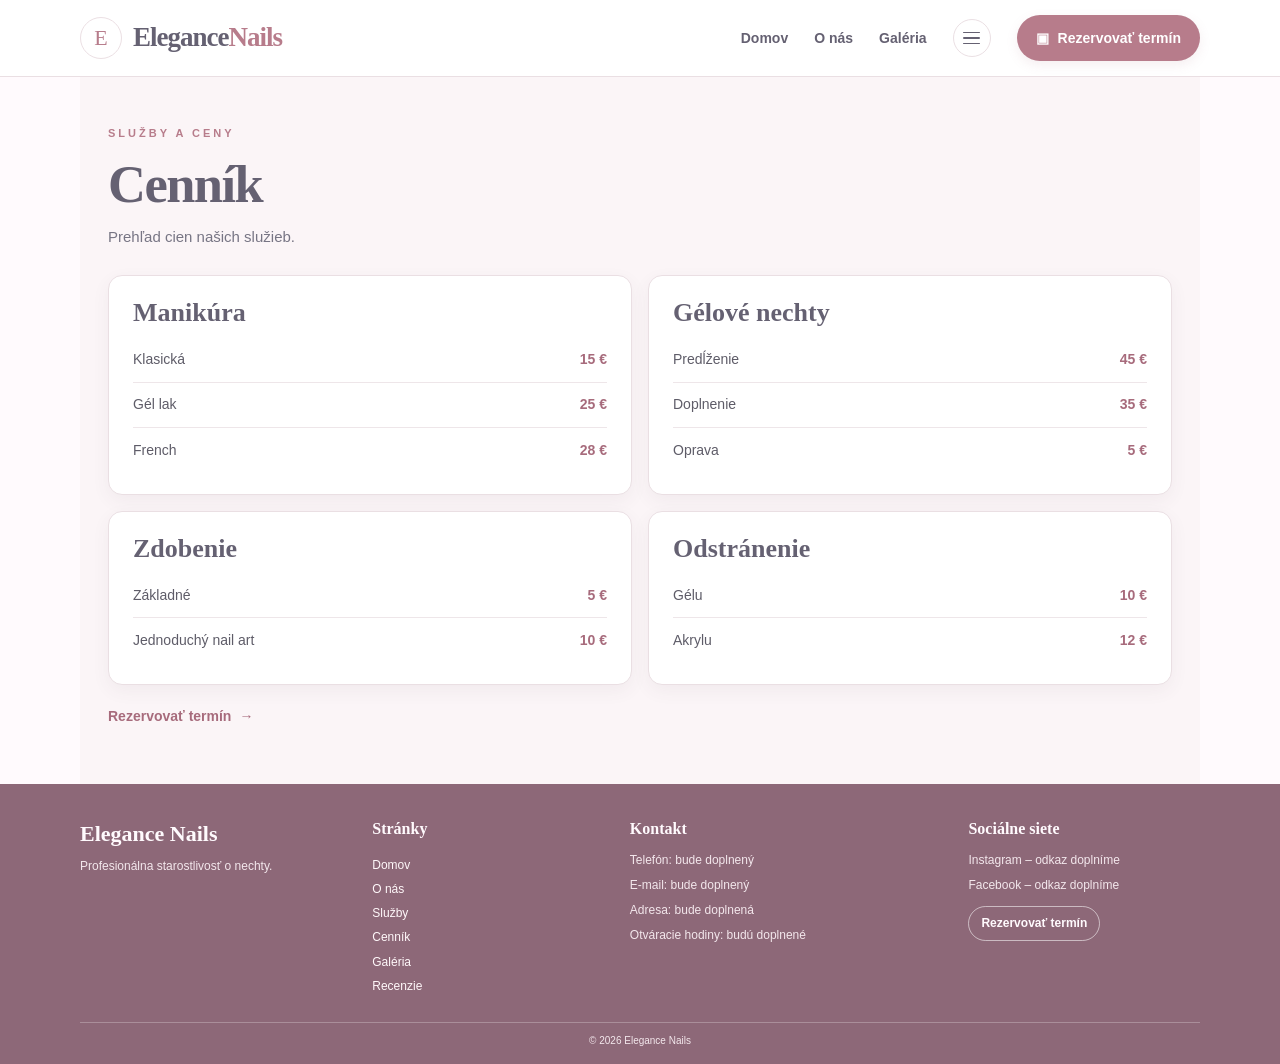
==== cennik.html @ d2236851 "prvotny navrh" ====
<!doctype html>
<html lang="sk">
  <head>
    <meta charset="UTF-8">
    <meta name="viewport" content="width=device-width, initial-scale=1.0">
    <meta name="description" content="Pozrite si cenník služieb nechtového štúdia Elegance Nails.">
    <title>Elegance Nails | Cenník</title>
    <link rel="stylesheet" href="styles/main.css">
  </head>
  <body>
    <header class="site-header">
      <nav class="main-navigation" aria-label="Hlavná navigácia">
        <a class="brand" href="index.html" aria-label="Elegance Nails – domov"><span class="brand-mark" aria-hidden="true">E</span><span class="brand-name">Elegance</span></a>
        <div class="navigation-actions">
          <a href="index.html">Domov</a><a href="o-nas.html">O nás</a><a href="galeria.html">Galéria</a>
          <details class="nav-menu"><summary class="menu-toggle" aria-label="Otvoriť navigačné menu"><span class="menu-toggle-icon" aria-hidden="true"><span></span><span></span><span></span></span></summary>
            <ul class="menu"><li><a href="sluzby.html">Služby</a></li><li><a href="cennik.html" aria-current="page">Cenník</a></li><li><a href="recenzie.html">Recenzie</a></li><li><a href="kontakt.html">Kontakt</a></li></ul>
          </details>
          <a class="reservation-button" href="rezervacia.html"><span aria-hidden="true">▣</span>Rezervovať termín</a>
        </div>
      </nav>
    </header>
    <main>
      <section class="page-content price-page" id="cennik" aria-labelledby="page-title">
        <header><p>Služby a ceny</p><h1 id="page-title">Cenník</h1><p>Prehľad cien našich služieb.</p></header>
        <div class="price-grid">
          <article><h2>Manikúra</h2><dl><div><dt>Klasická</dt><dd>15 €</dd></div><div><dt>Gél lak</dt><dd>25 €</dd></div><div><dt>French</dt><dd>28 €</dd></div></dl></article>
          <article><h2>Gélové nechty</h2><dl><div><dt>Predĺženie</dt><dd>45 €</dd></div><div><dt>Doplnenie</dt><dd>35 €</dd></div><div><dt>Oprava</dt><dd>5 €</dd></div></dl></article>
          <article><h2>Zdobenie</h2><dl><div><dt>Základné</dt><dd>5 €</dd></div><div><dt>Jednoduchý nail art</dt><dd>10 €</dd></div></dl></article>
          <article><h2>Odstránenie</h2><dl><div><dt>Gélu</dt><dd>10 €</dd></div><div><dt>Akrylu</dt><dd>12 €</dd></div></dl></article>
        </div>
        <a class="text-link" href="rezervacia.html">Rezervovať termín <span aria-hidden="true">→</span></a>
      </section>
    </main>
    <footer class="site-footer">
      <div class="footer-about"><a class="footer-brand" href="index.html">Elegance Nails</a><p>Profesionálna starostlivosť o nechty.</p></div>
      <nav class="footer-navigation" aria-label="Navigácia v pätičke"><h2>Stránky</h2><a href="index.html">Domov</a><a href="o-nas.html">O nás</a><a href="sluzby.html">Služby</a><a href="cennik.html">Cenník</a><a href="galeria.html">Galéria</a><a href="recenzie.html">Recenzie</a></nav>
      <div class="footer-contact"><h2>Kontakt</h2><p>Telefón: bude doplnený</p><p>E-mail: bude doplnený</p><p>Adresa: bude doplnená</p><p>Otváracie hodiny: budú doplnené</p></div>
      <div class="footer-social"><h2>Sociálne siete</h2><p>Instagram – odkaz doplníme</p><p>Facebook – odkaz doplníme</p><a class="footer-booking" href="rezervacia.html">Rezervovať termín</a></div>
      <small class="footer-copyright">© 2026 Elegance Nails</small>
    </footer>
  </body>
</html>
---- styles/main.css ----
:root {
  --color-background: #fffafd;
  --color-surface: #ffffff;
  --color-surface-soft: #fbf5f7;
  --color-text: #5e5c68;
  --color-heading: #656172;
  --color-accent: #b77c8b;
  --color-accent-dark: #a76b7c;
  --color-accent-pale: #f7eef1;
  --color-border: #eadfe3;
  --shadow-card: 0 6px 18px rgb(83 72 79 / 6%);
  --font-heading: Georgia, "Times New Roman", serif;
  --font-body: "Trebuchet MS", "Segoe UI", sans-serif;
  --container-width: 1120px;
}

*,
*::before,
*::after {
  box-sizing: border-box;
}

html {
  scroll-behavior: smooth;
}

body {
  margin: 0;
  color: var(--color-text);
  background: var(--color-background);
  font-family: var(--font-body);
  font-size: 15px;
  line-height: 1.6;
}

a {
  color: inherit;
  text-decoration: none;
}

button,
input,
select {
  font: inherit;
}

button {
  cursor: pointer;
}

.site-header {
  position: sticky;
  z-index: 20;
  top: 0;
  background: rgb(255 255 255 / 97%);
  border-bottom: 1px solid var(--color-border);
}

.main-navigation {
  width: min(calc(100% - 48px), var(--container-width));
  min-height: 76px;
  margin: 0 auto;
  display: flex;
  align-items: center;
  justify-content: space-between;
  gap: 24px;
}

.brand {
  display: inline-flex;
  align-items: center;
  gap: 11px;
  white-space: nowrap;
}

.brand-mark {
  width: 42px;
  height: 42px;
  display: grid;
  place-items: center;
  border: 1px solid #ebdfe3;
  border-radius: 50%;
  color: var(--color-accent);
  background: #fff;
  font-family: var(--font-heading);
  font-size: 22px;
  line-height: 1;
}

.brand-name {
  color: var(--color-heading);
  font-family: var(--font-heading);
  font-size: 27px;
  font-weight: 700;
  letter-spacing: -1px;
}

.brand-name::after {
  content: "Nails";
  color: var(--color-accent);
}

.navigation-actions {
  display: flex;
  align-items: center;
  justify-content: flex-end;
  gap: 26px;
  color: #656172;
  font-size: 14px;
  font-weight: 700;
  white-space: nowrap;
}

.navigation-actions > a:not(.reservation-button) {
  position: relative;
  padding: 26px 0;
}

.navigation-actions > a:not(.reservation-button)::after {
  position: absolute;
  right: 0;
  bottom: 17px;
  left: 0;
  height: 2px;
  background: transparent;
  content: "";
  transform: scaleX(0);
  transition: background-color 160ms ease, transform 160ms ease;
}

.navigation-actions > a:not(.reservation-button):hover::after,
.navigation-actions > a:not(.reservation-button):focus-visible::after,
.navigation-actions > a[aria-current="page"]::after {
  background: var(--color-accent);
  transform: scaleX(1);
}

.menu-toggle {
  width: 38px;
  height: 38px;
  display: grid;
  place-items: center;
  padding: 0;
  border: 1px solid var(--color-border);
  border-radius: 50%;
  background: #fff;
  cursor: pointer;
  transition: border-color 160ms ease, background-color 160ms ease;
}

.menu-toggle:hover,
.menu-toggle:focus-visible {
  border-color: var(--color-accent);
  background: var(--color-accent-pale);
}

.menu-toggle-icon {
  display: grid;
  gap: 4px;
}

.menu-toggle-icon span {
  width: 17px;
  height: 1.5px;
  display: block;
  border-radius: 2px;
  background: var(--color-heading);
}

.nav-menu {
  position: relative;
}

.nav-menu > summary {
  list-style: none;
}

.nav-menu > summary::-webkit-details-marker {
  display: none;
}

.menu {
  position: absolute;
  z-index: 30;
  top: calc(100% + 10px);
  right: 0;
  min-width: 180px;
  display: none;
  gap: 2px;
  margin: 0;
  padding: 7px;
  list-style: none;
  border: 1px solid var(--color-border);
  border-radius: 13px;
  background: #fff;
  box-shadow: var(--shadow-card);
}

.nav-menu[open] > .menu {
  display: grid;
}

.menu a {
  display: block;
  padding: 9px 12px;
  border-radius: 8px;
}

.menu a:hover,
.menu a:focus-visible,
.menu a[aria-current="page"] {
  color: var(--color-accent-dark);
  background: var(--color-accent-pale);
}

.reservation-button {
  min-height: 46px;
  display: inline-flex;
  align-items: center;
  justify-content: center;
  gap: 9px;
  padding: 10px 19px;
  border: 0;
  border-radius: 999px;
  color: #fff;
  background: var(--color-accent);
  font-size: 14px;
  font-weight: 800;
  box-shadow: 0 4px 12px rgb(174 112 132 / 12%);
  transition: transform 160ms ease, background-color 160ms ease;
}

.reservation-button:hover,
.reservation-button:focus-visible {
  background: var(--color-accent-dark);
  transform: translateY(-1px);
}

.navigation-actions a[aria-current="page"] {
  color: var(--color-accent-dark);
}

.hero {
  width: min(100%, 1440px);
  min-height: 470px;
  display: grid;
  grid-template-columns: minmax(0, 1.05fr) minmax(0, 0.95fr);
  align-items: center;
  gap: 30px;
  margin: 0 auto;
  padding: 38px max(24px, calc((100% - var(--container-width)) / 2));
  background: #fffafb;
}

.hero-content {
  max-width: 530px;
  justify-self: end;
  width: 100%;
  padding: 20px 12px;
}

.hero-content > p:first-child,
.page-content > header > p:first-child {
  margin: 0 0 14px;
  color: var(--color-accent);
  font-size: 11px;
  font-weight: 800;
  letter-spacing: 3px;
  text-transform: uppercase;
}

.hero-content > p:first-child {
  position: relative;
  padding-left: 35px;
}

.hero-content > p:first-child::before {
  position: absolute;
  top: 50%;
  left: 0;
  width: 24px;
  height: 1px;
  background: var(--color-accent);
  content: "";
}

.hero h1,
.page-content h1 {
  margin: 0;
  color: var(--color-heading);
  font-family: var(--font-heading);
  font-size: clamp(40px, 4.1vw, 54px);
  font-weight: 700;
  line-height: 1.04;
  letter-spacing: -1.5px;
}

.hero-content > p:not(:first-child) {
  max-width: 480px;
  margin: 24px 0 26px;
  color: #777584;
  font-size: 16px;
  line-height: 1.8;
}

.hero-actions {
  display: flex;
  flex-wrap: wrap;
  align-items: center;
  gap: 11px;
}

.hero-actions .reservation-button,
.hero-actions > a:last-child {
  min-height: 44px;
  padding: 10px 17px;
  font-size: 13px;
}

.hero-actions > a:last-child {
  display: inline-flex;
  align-items: center;
  justify-content: center;
  border: 1px solid #e4cbd2;
  border-radius: 999px;
  color: #656172;
  background: #fff;
  font-weight: 800;
  transition: border-color 160ms ease, background-color 160ms ease;
}

.hero-actions > a:last-child:hover,
.hero-actions > a:last-child:focus-visible {
  border-color: var(--color-accent);
  background: var(--color-accent-pale);
}

.image-placeholder {
  background:
    linear-gradient(135deg, rgb(255 255 255 / 22%), transparent 58%),
    linear-gradient(145deg, #eee5e8, #e1d8dd);
}

.hero-image {
  width: 100%;
  max-width: 480px;
  height: 350px;
  justify-self: start;
  border-radius: 16px;
}

.home-intro {
  max-width: 760px;
  margin: 0 auto;
  padding: 48px 24px 58px;
  text-align: center;
}

.home-intro > p:first-child {
  margin: 0 0 8px;
  color: var(--color-accent);
  font-size: 11px;
  font-weight: 800;
  letter-spacing: 3px;
  text-transform: uppercase;
}

.home-intro h2 {
  margin: 0;
  color: var(--color-heading);
  font-family: var(--font-heading);
  font-size: 28px;
  font-weight: 700;
  line-height: 1.2;
}

.home-intro > p:not(:first-child) {
  max-width: 650px;
  margin: 13px auto 10px;
  color: #777584;
  font-size: 14px;
}

.home-intro .text-link {
  margin-top: 8px;
}

.page-content {
  width: min(100%, var(--container-width));
  min-height: 480px;
  margin: 0 auto;
  padding: 48px 28px 56px;
}

.page-content > header {
  max-width: 700px;
  margin-bottom: 26px;
}

.page-content > header > p:not(:first-child) {
  max-width: 620px;
  margin: 14px 0 0;
  color: #777584;
  font-size: 15px;
}

.about-page {
  display: grid;
  grid-template-columns: minmax(0, 1fr) minmax(0, 0.9fr);
  align-content: center;
  align-items: center;
  gap: 14px 42px;
}

.about-page > header,
.about-page .about-copy,
.about-page .text-link {
  grid-column: 1;
}

.about-page > header {
  margin: 0;
}

.about-copy {
  max-width: 500px;
  color: #777584;
  font-size: 15px;
}

.about-copy p {
  margin: 0 0 12px;
}

.about-image {
  width: 100%;
  height: 300px;
  grid-column: 2;
  grid-row: 1 / span 3;
  border-radius: 16px;
}

.text-link {
  width: fit-content;
  display: inline-flex;
  align-items: center;
  gap: 8px;
  margin-top: 6px;
  color: var(--color-accent-dark);
  font-size: 14px;
  font-weight: 800;
}

.text-link:hover,
.text-link:focus-visible {
  text-decoration: underline;
  text-underline-offset: 3px;
}

.service-grid {
  display: grid;
  grid-template-columns: repeat(3, minmax(0, 1fr));
  gap: 16px;
}

.service-grid article,
.price-grid article,
.review-grid article,
.contact-grid article {
  min-width: 0;
  padding: 18px;
  border: 1px solid var(--color-border);
  border-radius: 14px;
  background: #fff;
  box-shadow: var(--shadow-card);
}

.service-image {
  height: 112px;
  margin: -4px -4px 13px;
  border-radius: 10px;
}

.service-grid h2,
.price-grid h2,
.contact-grid h2 {
  margin: 0 0 7px;
  color: var(--color-heading);
  font-family: var(--font-heading);
  font-size: 21px;
  line-height: 1.25;
}

.service-grid p,
.contact-grid p {
  margin: 0;
  color: #777584;
  font-size: 13px;
}

.services-page > .text-link {
  margin-top: 20px;
}

.price-page {
  background: #fbf5f7;
}

.price-grid {
  display: grid;
  grid-template-columns: repeat(2, minmax(0, 1fr));
  gap: 16px;
}

.price-grid article {
  padding: 21px 24px;
}

.price-grid h2 {
  margin-bottom: 8px;
  font-size: 26px;
}

.price-grid dl {
  margin: 0;
}

.price-grid dl div {
  min-height: 45px;
  display: flex;
  align-items: center;
  justify-content: space-between;
  gap: 15px;
  border-bottom: 1px solid #eee6e9;
  font-size: 14px;
}

.price-grid dl div:last-child {
  border-bottom: 0;
}

.price-grid dd {
  margin: 0;
  color: var(--color-accent-dark);
  font-weight: 800;
}

.price-page > .text-link {
  margin-top: 20px;
}

.gallery-filters {
  display: flex;
  flex-wrap: wrap;
  gap: 8px;
  margin: 0 0 20px;
}

.gallery-filters button {
  min-height: 36px;
  padding: 7px 15px;
  border: 1px solid var(--color-border);
  border-radius: 999px;
  color: #656172;
  background: #fff;
  font-size: 13px;
  font-weight: 700;
  transition: color 160ms ease, background-color 160ms ease;
}

.gallery-filters button[aria-pressed="true"],
.gallery-filters button:hover,
.gallery-filters button:focus-visible {
  border-color: var(--color-accent);
  color: #fff;
  background: var(--color-accent);
}

.gallery-grid {
  display: grid;
  grid-template-columns: repeat(3, minmax(0, 1fr));
  gap: 15px;
}

.gallery-grid figure {
  min-width: 0;
  margin: 0;
  overflow: hidden;
  border: 1px solid var(--color-border);
  border-radius: 13px;
  background: #fff;
}

.gallery-grid figure > div {
  aspect-ratio: 4 / 3;
}

.gallery-grid figcaption {
  padding: 9px 12px;
  color: var(--color-heading);
  font-size: 13px;
  font-weight: 700;
}

.reviews-page {
  background: #fbf5f7;
}

.review-grid {
  display: grid;
  grid-template-columns: repeat(3, minmax(0, 1fr));
  gap: 15px;
}

.review-grid article {
  min-height: 130px;
  padding: 20px;
}

.review-grid article span {
  color: var(--color-accent);
  font-size: 14px;
  letter-spacing: 2px;
}

.review-grid article p {
  margin: 12px 0 0;
  color: #777584;
  font-size: 14px;
}

.contact-grid {
  display: grid;
  grid-template-columns: repeat(2, minmax(0, 1fr));
  gap: 12px;
}

.contact-grid article {
  padding: 16px 18px;
  box-shadow: none;
}

.map-placeholder {
  min-height: 150px;
  display: grid;
  place-items: center;
  margin: 18px 0;
  border: 1px solid var(--color-border);
  border-radius: 13px;
  color: #797481;
  font-size: 13px;
}

.reservation-page {
  max-width: 1000px;
}

.reservation-page > header {
  margin-bottom: 20px;
}

.reservation-page h1 {
  font-size: 40px;
}

.reservation-page form {
  display: grid;
  grid-template-columns: minmax(0, 1fr) minmax(0, 0.95fr);
  gap: 24px;
  padding: 22px;
  border: 1px solid var(--color-border);
  border-radius: 16px;
  background: #fff;
  box-shadow: var(--shadow-card);
}

.reservation-date-column,
.reservation-contact-column {
  min-width: 0;
  display: grid;
  align-content: start;
  gap: 12px;
}

.reservation-date-column {
  grid-template-columns: repeat(2, minmax(0, 1fr));
}

.reservation-date-column .form-field:first-child {
  grid-column: 1 / -1;
}

.form-field {
  min-width: 0;
  display: grid;
  align-content: start;
  gap: 5px;
}

.form-field label {
  color: #656172;
  font-size: 13px;
  font-weight: 800;
}

.form-field input,
.form-field select {
  width: 100%;
  min-width: 0;
  height: 42px;
  padding: 8px 11px;
  border: 1px solid #e3dce0;
  border-radius: 10px;
  outline: none;
  color: var(--color-text);
  background: #fff;
  font-size: 14px;
}

.form-field input:focus,
.form-field select:focus {
  border-color: var(--color-accent);
  box-shadow: 0 0 0 3px rgb(183 124 139 / 12%);
}

.form-field input::placeholder {
  color: #a7a3ad;
}

.reminder-option {
  display: flex;
  align-items: center;
  gap: 8px;
  padding: 9px 11px;
  border: 1px solid #e8dfe3;
  border-radius: 10px;
  color: #656172;
  font-size: 13px;
  line-height: 1.4;
  cursor: pointer;
}

.reminder-option input {
  width: 16px;
  height: 16px;
  flex: 0 0 auto;
  margin: 0;
  accent-color: var(--color-accent);
}

.reservation-contact-column aside {
  padding: 12px 14px;
  border: 1px solid #ead8de;
  border-radius: 10px;
  background: #fff8fa;
}

.reservation-contact-column aside h2 {
  margin: 0 0 3px;
  color: var(--color-accent-dark);
  font-family: var(--font-heading);
  font-size: 17px;
}

.reservation-contact-column aside p {
  margin: 0;
  color: #777584;
  font-size: 13px;
}

.reservation-contact-column button[type="submit"] {
  min-height: 42px;
  padding: 9px 16px;
  border: 0;
  border-radius: 999px;
  color: #fff;
  background: var(--color-accent);
  font-size: 13px;
  font-weight: 800;
  transition: background-color 160ms ease;
}

.reservation-contact-column button[type="submit"]:hover,
.reservation-contact-column button[type="submit"]:focus-visible {
  background: var(--color-accent-dark);
}

.site-footer {
  min-height: 0;
  display: grid;
  grid-template-columns: 1.15fr 1fr 1.35fr 1fr;
  align-items: start;
  gap: 26px;
  padding: 32px max(24px, calc((100% - var(--container-width)) / 2)) 15px;
  color: #fff8fa;
  background: #8d6878;
  font-size: 12px;
}

.footer-brand {
  color: #fffafd;
  font-family: var(--font-heading);
  font-size: 22px;
  font-weight: 700;
}

.footer-about p,
.footer-contact p,
.footer-social p {
  margin: 6px 0 0;
  color: #f3e7ec;
}

.site-footer h2 {
  margin: 0 0 9px;
  color: #fffafd;
  font-family: var(--font-heading);
  font-size: 16px;
}

.site-footer .footer-navigation {
  display: flex;
  flex-direction: column;
  align-items: flex-start;
  gap: 5px;
}

.site-footer a:not(.footer-brand):hover,
.site-footer a:not(.footer-brand):focus-visible {
  color: #fff;
  text-decoration: underline;
  text-underline-offset: 3px;
}

.site-footer .footer-booking {
  display: inline-flex;
  margin-top: 11px;
  padding: 7px 12px;
  border: 1px solid rgb(255 255 255 / 55%);
  border-radius: 999px;
  color: #fffafd;
  font-weight: 700;
}

.site-footer .footer-copyright {
  grid-column: 1 / -1;
  padding-top: 10px;
  border-top: 1px solid rgb(255 255 255 / 25%);
  color: #f3e7ec;
  text-align: center;
}

@media (max-width: 900px) {
  .main-navigation {
    width: min(calc(100% - 36px), var(--container-width));
  }

  .navigation-actions {
    gap: 15px;
  }

  .hero {
    min-height: 420px;
    gap: 20px;
  }

  .hero-image {
    height: 300px;
  }

  .service-grid {
    grid-template-columns: repeat(2, minmax(0, 1fr));
  }
}

@media (max-width: 680px) {
  .main-navigation {
    min-height: 0;
    flex-wrap: wrap;
    gap: 5px;
    padding: 8px 0;
  }

  .brand {
    flex: 1 0 100%;
  }

  .brand-mark {
    width: 35px;
    height: 35px;
    font-size: 19px;
  }

  .brand-name {
    font-size: 22px;
  }

  .navigation-actions {
    width: 100%;
    justify-content: space-between;
    gap: 7px;
    font-size: 12px;
  }

  .navigation-actions > a:not(.reservation-button) {
    padding: 7px 0;
  }

  .navigation-actions > a:not(.reservation-button)::after {
    bottom: 2px;
  }

  .menu-toggle {
    width: 34px;
    height: 34px;
  }

  .reservation-button,
  .navigation-actions .reservation-button {
    min-height: 34px;
    gap: 6px;
    padding: 7px 10px;
    font-size: 11px;
  }

  .menu {
    top: calc(100% + 8px);
  }

  .hero {
    display: flex;
    flex-direction: column;
    align-items: stretch;
    gap: 14px;
    padding: 30px 20px 24px;
  }

  .hero-content {
    max-width: 560px;
    align-self: center;
    padding: 8px 0;
  }

  .hero h1,
  .page-content h1 {
    font-size: clamp(34px, 9vw, 43px);
  }

  .hero-content > p:not(:first-child) {
    margin: 16px 0 18px;
    font-size: 14px;
    line-height: 1.7;
  }

  .hero-image {
    width: min(100%, 480px);
    height: 230px;
    min-height: 0;
    align-self: center;
  }

  .home-intro {
    padding: 34px 20px 40px;
  }

  .home-intro h2 {
    font-size: 24px;
  }

  .page-content {
    min-height: 0;
    padding: 35px 20px 40px;
  }

  .page-content > header {
    margin-bottom: 19px;
  }

  .about-page {
    display: flex;
    flex-direction: column;
    align-items: stretch;
    gap: 14px;
  }

  .about-image {
    height: 220px;
    order: 2;
  }

  .about-page > .text-link {
    order: 3;
  }

  .service-grid,
  .price-grid,
  .gallery-grid,
  .review-grid,
  .contact-grid {
    grid-template-columns: repeat(2, minmax(0, 1fr));
    gap: 10px;
  }

  .service-grid article,
  .price-grid article,
  .review-grid article,
  .contact-grid article {
    padding: 13px;
  }

  .service-image {
    height: 90px;
  }

  .gallery-grid {
    gap: 9px;
  }

  .gallery-grid figcaption {
    padding: 7px 9px;
    font-size: 11px;
  }

  .reservation-page form {
    grid-template-columns: 1fr;
    gap: 18px;
    padding: 15px;
  }

  .reservation-date-column,
  .reservation-contact-column {
    gap: 10px;
  }

  .site-footer {
    grid-template-columns: 1fr;
    gap: 6px;
    padding: 18px 20px;
  }

  .site-footer .footer-navigation {
    grid-column: 1;
    margin: 10px 0 4px;
  }

  .site-footer .footer-copyright {
    grid-column: 1;
  }
}

@media (max-width: 390px) {
  .main-navigation {
    width: calc(100% - 24px);
  }

  .navigation-actions {
    gap: 5px;
    font-size: 11px;
  }

  .navigation-actions .reservation-button {
    padding-right: 7px;
    padding-left: 7px;
    font-size: 10px;
  }

  .service-grid,
  .price-grid,
  .review-grid,
  .contact-grid {
    grid-template-columns: 1fr;
  }
}

@media (prefers-reduced-motion: reduce) {
  html {
    scroll-behavior: auto;
  }

  *,
  *::before,
  *::after {
    transition-duration: 0.01ms !important;
  }
}
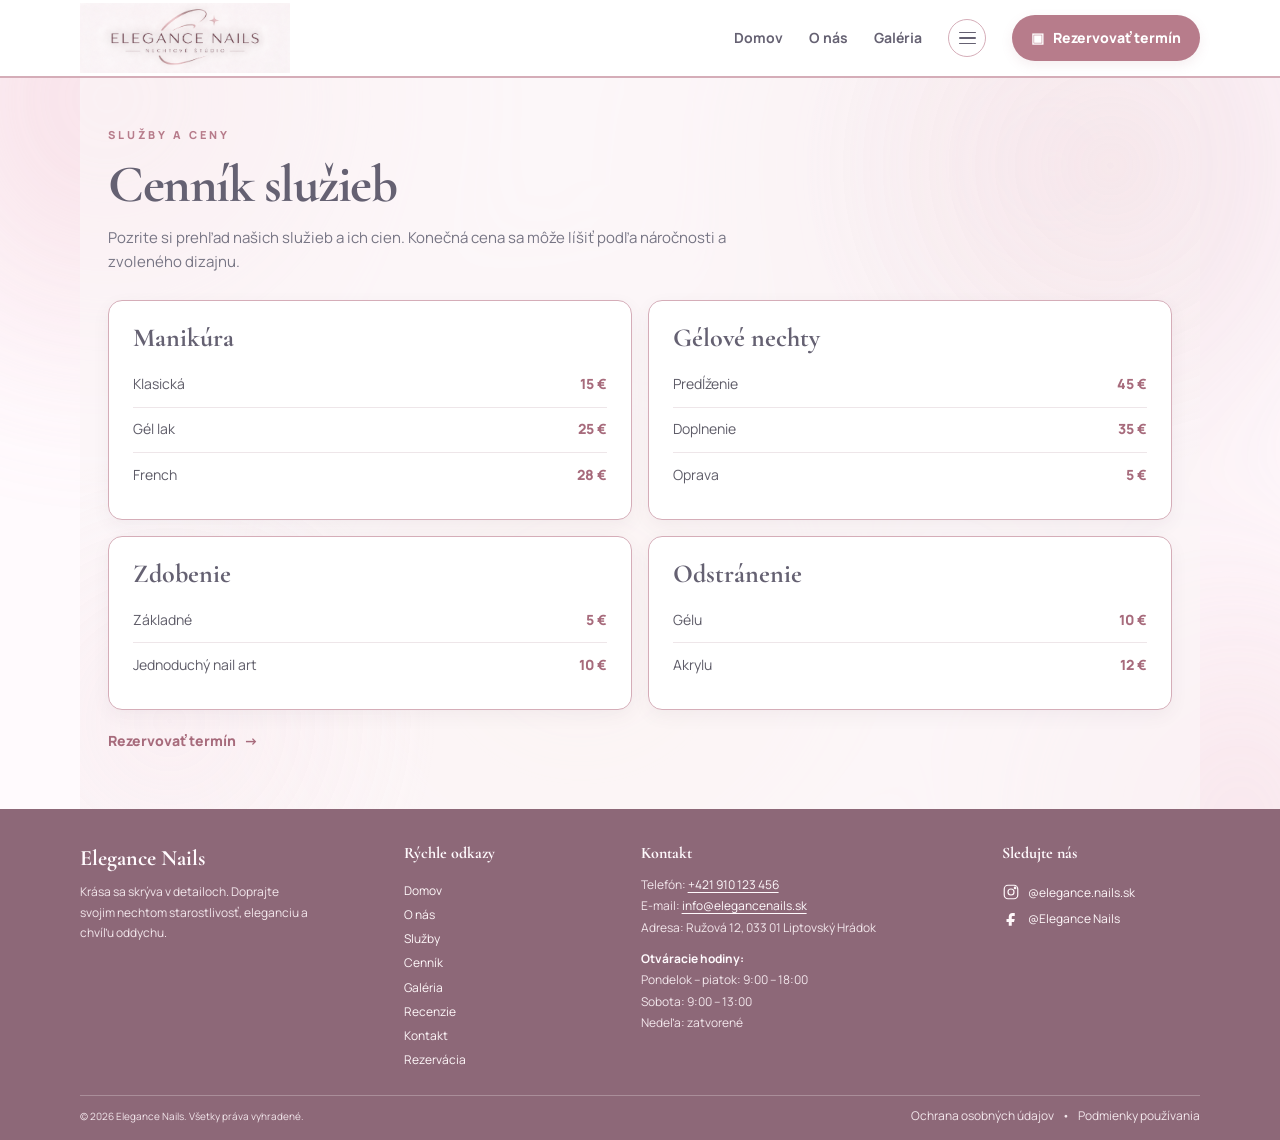
==== commit 472dad68: "Pridavanie obrazkov" ====
--- a/cennik.html
+++ b/cennik.html
@@ -10,7 +10,7 @@
   <body>
     <header class="site-header">
       <nav class="main-navigation" aria-label="Hlavná navigácia">
-        <a class="brand" href="index.html" aria-label="Elegance Nails – domov"><span class="brand-mark" aria-hidden="true">E</span><span class="brand-name">Elegance</span></a>
+        <a class="brand" href="index.html" aria-label="Elegance Nails – domov"><img src="docs/prototyp/logo.png" alt="Elegance Nails" width="180" height="60"></a>
         <div class="navigation-actions">
           <a href="index.html">Domov</a><a href="o-nas.html">O nás</a><a href="galeria.html">Galéria</a>
           <details class="nav-menu"><summary class="menu-toggle" aria-label="Otvoriť navigačné menu"><span class="menu-toggle-icon" aria-hidden="true"><span></span><span></span><span></span></span></summary>
@@ -22,7 +22,7 @@
     </header>
     <main>
       <section class="page-content price-page" id="cennik" aria-labelledby="page-title">
-        <header><p>Služby a ceny</p><h1 id="page-title">Cenník</h1><p>Prehľad cien našich služieb.</p></header>
+        <header><p>Služby a ceny</p><h1 id="page-title">Cenník služieb</h1><p>Pozrite si prehľad našich služieb a ich cien. Konečná cena sa môže líšiť podľa náročnosti a zvoleného dizajnu.</p></header>
         <div class="price-grid">
           <article><h2>Manikúra</h2><dl><div><dt>Klasická</dt><dd>15 €</dd></div><div><dt>Gél lak</dt><dd>25 €</dd></div><div><dt>French</dt><dd>28 €</dd></div></dl></article>
           <article><h2>Gélové nechty</h2><dl><div><dt>Predĺženie</dt><dd>45 €</dd></div><div><dt>Doplnenie</dt><dd>35 €</dd></div><div><dt>Oprava</dt><dd>5 €</dd></div></dl></article>
@@ -33,11 +33,11 @@
       </section>
     </main>
     <footer class="site-footer">
-      <div class="footer-about"><a class="footer-brand" href="index.html">Elegance Nails</a><p>Profesionálna starostlivosť o nechty.</p></div>
-      <nav class="footer-navigation" aria-label="Navigácia v pätičke"><h2>Stránky</h2><a href="index.html">Domov</a><a href="o-nas.html">O nás</a><a href="sluzby.html">Služby</a><a href="cennik.html">Cenník</a><a href="galeria.html">Galéria</a><a href="recenzie.html">Recenzie</a></nav>
-      <div class="footer-contact"><h2>Kontakt</h2><p>Telefón: bude doplnený</p><p>E-mail: bude doplnený</p><p>Adresa: bude doplnená</p><p>Otváracie hodiny: budú doplnené</p></div>
-      <div class="footer-social"><h2>Sociálne siete</h2><p>Instagram – odkaz doplníme</p><p>Facebook – odkaz doplníme</p><a class="footer-booking" href="rezervacia.html">Rezervovať termín</a></div>
-      <small class="footer-copyright">© 2026 Elegance Nails</small>
+      <div class="footer-about"><a class="footer-brand" href="index.html">Elegance Nails</a><p>Krása sa skrýva v detailoch. Doprajte svojim nechtom starostlivosť, eleganciu a chvíľu oddychu.</p></div>
+      <nav class="footer-navigation" aria-label="Navigácia v pätičke"><h2>Rýchle odkazy</h2><a href="index.html">Domov</a><a href="o-nas.html">O nás</a><a href="sluzby.html">Služby</a><a href="cennik.html">Cenník</a><a href="galeria.html">Galéria</a><a href="recenzie.html">Recenzie</a><a href="kontakt.html">Kontakt</a><a href="rezervacia.html">Rezervácia</a></nav>
+      <div class="footer-contact"><h2>Kontakt</h2><p>Telefón: <a href="tel:+421910123456">+421 910 123 456</a></p><p>E-mail: <a href="mailto:info@elegancenails.sk">info@elegancenails.sk</a></p><p>Adresa: Ružová 12, 033 01 Liptovský Hrádok</p><p class="footer-opening-hours-title"><strong>Otváracie hodiny:</strong></p><p>Pondelok – piatok: 9:00 – 18:00</p><p>Sobota: 9:00 – 13:00</p><p>Nedeľa: zatvorené</p></div>
+      <div class="footer-social"><h2>Sledujte nás</h2><a href="https://www.instagram.com/elegance.nails.sk/" target="_blank" rel="noopener noreferrer" aria-label="Instagram Elegance Nails"><svg aria-hidden="true" viewBox="0 0 24 24"><rect x="3" y="3" width="18" height="18" rx="5"></rect><circle cx="12" cy="12" r="4"></circle><circle cx="17.4" cy="6.6" r="1"></circle></svg><span>@elegance.nails.sk</span></a><a href="https://www.facebook.com/EleganceNails/" target="_blank" rel="noopener noreferrer" aria-label="Facebook Elegance Nails"><svg aria-hidden="true" viewBox="0 0 24 24"><path d="M14 8h3V4h-3c-3 0-5 2-5 5v3H6v4h3v5h4v-5h3l1-4h-4V9c0-.7.3-1 1-1Z"></path></svg><span>@Elegance Nails</span></a></div>
+      <div class="footer-copyright"><small>© 2026 Elegance Nails. Všetky práva vyhradené.</small><nav aria-label="Právne informácie"><a href="mailto:info@elegancenails.sk?subject=Ochrana osobných údajov">Ochrana osobných údajov</a><span aria-hidden="true">•</span><a href="mailto:info@elegancenails.sk?subject=Podmienky používania">Podmienky používania</a></nav></div>
     </footer>
   </body>
 </html>
--- a/styles/main.css
+++ b/styles/main.css
@@ -1,3 +1,5 @@
+@import url("https://fonts.googleapis.com/css2?family=Cormorant+Garamond:wght@600;700&family=Manrope:wght@400;500;600;700&display=swap");
+
 :root {
   --color-background: #fffafd;
   --color-surface: #ffffff;
@@ -7,10 +9,11 @@
   --color-accent: #b77c8b;
   --color-accent-dark: #a76b7c;
   --color-accent-pale: #f7eef1;
-  --color-border: #eadfe3;
+  --color-border: #d5adb8;
+  --color-border-soft: #dfbdc6;
   --shadow-card: 0 6px 18px rgb(83 72 79 / 6%);
-  --font-heading: Georgia, "Times New Roman", serif;
-  --font-body: "Trebuchet MS", "Segoe UI", sans-serif;
+  --font-heading: "Cormorant Garamond", Georgia, "Times New Roman", serif;
+  --font-body: "Manrope", "Trebuchet MS", "Segoe UI", sans-serif;
   --container-width: 1120px;
 }
 
@@ -25,6 +28,8 @@
 }
 
 body {
+  position: relative;
+  isolation: isolate;
   margin: 0;
   color: var(--color-text);
   background: var(--color-background);
@@ -33,6 +38,21 @@
   line-height: 1.6;
 }
 
+body::before {
+  position: fixed;
+  z-index: -1;
+  inset: -100px;
+  background:
+    radial-gradient(circle 440px at 14% 18%, rgb(238 190 204 / 56%) 0, rgb(238 190 204 / 24%) 48%, transparent 75%),
+    radial-gradient(circle 520px at 78% 24%, rgb(210 158 174 / 36%) 0, rgb(210 158 174 / 14%) 50%, transparent 76%),
+    radial-gradient(circle 460px at 46% 66%, rgb(246 220 203 / 44%) 0, rgb(246 220 203 / 18%) 48%, transparent 75%),
+    radial-gradient(circle 500px at 92% 84%, rgb(233 183 198 / 40%) 0, rgb(233 183 198 / 15%) 49%, transparent 76%);
+  content: "";
+  filter: blur(72px);
+  opacity: 0.82;
+  pointer-events: none;
+}
+
 a {
   color: inherit;
   text-decoration: none;
@@ -53,7 +73,7 @@
   z-index: 20;
   top: 0;
   background: rgb(255 255 255 / 97%);
-  border-bottom: 1px solid var(--color-border);
+  border-bottom: 2px solid var(--color-border);
 }
 
 .main-navigation {
@@ -69,35 +89,14 @@
 .brand {
   display: inline-flex;
   align-items: center;
-  gap: 11px;
   white-space: nowrap;
 }
 
-.brand-mark {
-  width: 42px;
-  height: 42px;
-  display: grid;
-  place-items: center;
-  border: 1px solid #ebdfe3;
-  border-radius: 50%;
-  color: var(--color-accent);
-  background: #fff;
-  font-family: var(--font-heading);
-  font-size: 22px;
-  line-height: 1;
-}
-
-.brand-name {
-  color: var(--color-heading);
-  font-family: var(--font-heading);
-  font-size: 27px;
-  font-weight: 700;
-  letter-spacing: -1px;
-}
-
-.brand-name::after {
-  content: "Nails";
-  color: var(--color-accent);
+.brand img {
+  display: block;
+  width: min(210px, 28vw);
+  height: auto;
+  object-fit: contain;
 }
 
 .navigation-actions {
@@ -141,7 +140,7 @@
   display: grid;
   place-items: center;
   padding: 0;
-  border: 1px solid var(--color-border);
+  border: 1.5px solid var(--color-border);
   border-radius: 50%;
   background: #fff;
   cursor: pointer;
@@ -190,7 +189,7 @@
   margin: 0;
   padding: 7px;
   list-style: none;
-  border: 1px solid var(--color-border);
+  border: 1.5px solid var(--color-border);
   border-radius: 13px;
   background: #fff;
   box-shadow: var(--shadow-card);
@@ -249,7 +248,7 @@
   gap: 30px;
   margin: 0 auto;
   padding: 38px max(24px, calc((100% - var(--container-width)) / 2));
-  background: #fffafb;
+  background: rgb(255 250 251 / 72%);
 }
 
 .hero-content {
@@ -321,7 +320,7 @@
   display: inline-flex;
   align-items: center;
   justify-content: center;
-  border: 1px solid #e4cbd2;
+  border: 1.5px solid var(--color-border-soft);
   border-radius: 999px;
   color: #656172;
   background: #fff;
@@ -343,10 +342,14 @@
 
 .hero-image {
   width: 100%;
-  max-width: 480px;
-  height: 350px;
-  justify-self: start;
-  border-radius: 16px;
+  max-width: 400px;
+  max-height: 420px;
+  height: auto;
+  justify-self: center;
+  border-radius: 24px;
+  object-fit: contain;
+  -webkit-mask-image: radial-gradient(ellipse 98% 98% at center, #000 88%, transparent 100%);
+  mask-image: radial-gradient(ellipse 98% 98% at center, #000 88%, transparent 100%);
 }
 
 .home-intro {
@@ -432,6 +435,14 @@
   margin: 0 0 12px;
 }
 
+.about-copy p:last-child {
+  margin-top: 18px;
+  color: var(--color-accent-dark);
+  font-family: var(--font-heading);
+  font-size: 20px;
+  line-height: 1.35;
+}
+
 .about-image {
   width: 100%;
   height: 300px;
@@ -469,7 +480,7 @@
 .contact-grid article {
   min-width: 0;
   padding: 18px;
-  border: 1px solid var(--color-border);
+  border: 1.5px solid var(--color-border);
   border-radius: 14px;
   background: #fff;
   box-shadow: var(--shadow-card);
@@ -503,7 +514,10 @@
 }
 
 .price-page {
-  background: #fbf5f7;
+  background:
+    radial-gradient(circle at 92% 12%, rgb(232 190 202 / 18%), transparent 25%),
+    radial-gradient(circle at 8% 88%, rgb(246 215 224 / 22%), transparent 22%),
+    rgb(251 245 247 / 70%);
 }
 
 .price-grid {
@@ -559,7 +573,7 @@
 .gallery-filters button {
   min-height: 36px;
   padding: 7px 15px;
-  border: 1px solid var(--color-border);
+  border: 1.5px solid var(--color-border);
   border-radius: 999px;
   color: #656172;
   background: #fff;
@@ -586,9 +600,31 @@
   min-width: 0;
   margin: 0;
   overflow: hidden;
-  border: 1px solid var(--color-border);
+  border: 1.5px solid var(--color-border);
   border-radius: 13px;
   background: #fff;
+  box-shadow: 0 7px 18px rgb(146 99 115 / 7%);
+  transition: opacity 220ms ease, transform 220ms ease;
+}
+
+.gallery-grid figure.is-hidden {
+  display: none;
+}
+
+.gallery-grid figure.is-entering {
+  animation: gallery-enter 260ms ease both;
+}
+
+@keyframes gallery-enter {
+  from {
+    opacity: 0;
+    transform: translateY(7px) scale(0.985);
+  }
+
+  to {
+    opacity: 1;
+    transform: translateY(0) scale(1);
+  }
 }
 
 .gallery-grid figure > div {
@@ -602,8 +638,17 @@
   font-weight: 700;
 }
 
+.gallery-page {
+  background:
+    radial-gradient(circle at 92% 10%, rgb(235 196 207 / 18%), transparent 22%),
+    radial-gradient(circle at 7% 86%, rgb(247 217 225 / 18%), transparent 20%);
+}
+
 .reviews-page {
-  background: #fbf5f7;
+  background:
+    radial-gradient(circle at 88% 18%, rgb(235 196 207 / 20%), transparent 25%),
+    radial-gradient(circle at 12% 82%, rgb(247 217 225 / 24%), transparent 24%),
+    rgb(251 245 247 / 70%);
 }
 
 .review-grid {
@@ -629,6 +674,135 @@
   font-size: 14px;
 }
 
+.review-carousel {
+  position: relative;
+  display: grid;
+  grid-template-columns: 42px minmax(0, 1fr) 42px;
+  align-items: center;
+  gap: 12px;
+}
+
+.review-viewport {
+  min-width: 0;
+  overflow: hidden;
+  touch-action: pan-y;
+  cursor: grab;
+}
+
+.review-viewport.is-dragging {
+  cursor: grabbing;
+}
+
+.review-track {
+  display: flex;
+  gap: 15px;
+  transition: transform 420ms cubic-bezier(0.22, 1, 0.36, 1);
+  will-change: transform;
+}
+
+.review-card {
+  flex: 0 0 calc((100% - 15px) / 2);
+  min-height: 170px;
+  margin: 0;
+  padding: 22px;
+  border: 1.5px solid var(--color-border);
+  border-radius: 14px;
+  background: #fff;
+  box-shadow: var(--shadow-card);
+}
+
+.review-card > span {
+  color: var(--color-accent);
+  font-size: 14px;
+  letter-spacing: 2px;
+}
+
+.review-rating {
+  display: inline-flex;
+  gap: 3px;
+  line-height: 1;
+}
+
+.review-rating b {
+  font-weight: 400;
+  letter-spacing: 0;
+}
+
+.review-rating .star-empty {
+  color: #dcc8ce;
+}
+
+.review-rating .star-half {
+  color: transparent;
+  background: linear-gradient(90deg, var(--color-accent) 50%, #dcc8ce 50%);
+  background-clip: text;
+  -webkit-background-clip: text;
+}
+
+.review-card blockquote {
+  margin: 14px 0 10px;
+  color: #777584;
+  font-family: var(--font-heading);
+  font-size: 20px;
+  line-height: 1.35;
+}
+
+.review-author {
+  margin: 0;
+  color: var(--color-accent-dark);
+  font-size: 12px;
+  font-weight: 700;
+}
+
+.carousel-arrow {
+  width: 42px;
+  height: 42px;
+  display: grid;
+  place-items: center;
+  padding: 0;
+  border: 1.5px solid var(--color-border);
+  border-radius: 50%;
+  color: var(--color-accent-dark);
+  background: #fff;
+  font-family: var(--font-heading);
+  font-size: 34px;
+  line-height: 1;
+  box-shadow: var(--shadow-card);
+  transition: border-color 160ms ease, background-color 160ms ease, transform 160ms ease;
+}
+
+.carousel-arrow:hover,
+.carousel-arrow:focus-visible {
+  border-color: var(--color-accent);
+  background: var(--color-accent-pale);
+  transform: translateY(-1px);
+}
+
+.carousel-dots {
+  grid-column: 2;
+  display: flex;
+  justify-content: center;
+  gap: 7px;
+  min-height: 10px;
+  margin-top: 10px;
+}
+
+.carousel-dot {
+  width: 7px;
+  height: 7px;
+  padding: 0;
+  border: 0;
+  border-radius: 50%;
+  background: #dcbfc7;
+  transition: width 180ms ease, background-color 180ms ease;
+}
+
+.carousel-dot.is-active {
+  width: 21px;
+  border-radius: 999px;
+  background: var(--color-accent);
+}
+
 .contact-grid {
   display: grid;
   grid-template-columns: repeat(2, minmax(0, 1fr));
@@ -645,14 +819,16 @@
   display: grid;
   place-items: center;
   margin: 18px 0;
-  border: 1px solid var(--color-border);
+  border: 1.5px solid var(--color-border);
   border-radius: 13px;
   color: #797481;
   font-size: 13px;
 }
 
 .reservation-page {
-  max-width: 1000px;
+  max-width: 820px;
+  background:
+    radial-gradient(circle at 100% 8%, rgb(235 196 207 / 15%), transparent 22%);
 }
 
 .reservation-page > header {
@@ -664,11 +840,14 @@
 }
 
 .reservation-page form {
+  width: 100%;
+  max-width: 820px;
+  margin: 0 auto;
   display: grid;
   grid-template-columns: minmax(0, 1fr) minmax(0, 0.95fr);
   gap: 24px;
   padding: 22px;
-  border: 1px solid var(--color-border);
+  border: 1.5px solid var(--color-border);
   border-radius: 16px;
   background: #fff;
   box-shadow: var(--shadow-card);
@@ -709,7 +888,7 @@
   min-width: 0;
   height: 42px;
   padding: 8px 11px;
-  border: 1px solid #e3dce0;
+  border: 1.5px solid var(--color-border-soft);
   border-radius: 10px;
   outline: none;
   color: var(--color-text);
@@ -732,7 +911,7 @@
   align-items: center;
   gap: 8px;
   padding: 9px 11px;
-  border: 1px solid #e8dfe3;
+  border: 1.5px solid var(--color-border-soft);
   border-radius: 10px;
   color: #656172;
   font-size: 13px;
@@ -749,8 +928,8 @@
 }
 
 .reservation-contact-column aside {
-  padding: 12px 14px;
-  border: 1px solid #ead8de;
+  padding: 10px 12px;
+  border: 1.5px solid var(--color-border);
   border-radius: 10px;
   background: #fff8fa;
 }
@@ -759,13 +938,39 @@
   margin: 0 0 3px;
   color: var(--color-accent-dark);
   font-family: var(--font-heading);
-  font-size: 17px;
+  font-size: 18px;
 }
 
 .reservation-contact-column aside p {
   margin: 0;
   color: #777584;
   font-size: 13px;
+}
+
+.reservation-summary-list {
+  display: grid;
+  gap: 3px;
+  margin: 0;
+  font-size: 12px;
+  line-height: 1.35;
+}
+
+.reservation-summary-list div {
+  display: grid;
+  grid-template-columns: 58px minmax(0, 1fr);
+  gap: 6px;
+}
+
+.reservation-summary-list dt {
+  color: #8d6878;
+  font-weight: 700;
+}
+
+.reservation-summary-list dd {
+  min-width: 0;
+  margin: 0;
+  color: #656172;
+  overflow-wrap: anywhere;
 }
 
 .reservation-contact-column button[type="submit"] {
@@ -788,7 +993,7 @@
 .site-footer {
   min-height: 0;
   display: grid;
-  grid-template-columns: 1.15fr 1fr 1.35fr 1fr;
+  grid-template-columns: 1.2fr 0.85fr 1.35fr 0.8fr;
   align-items: start;
   gap: 26px;
   padding: 32px max(24px, calc((100% - var(--container-width)) / 2)) 15px;
@@ -811,6 +1016,31 @@
   color: #f3e7ec;
 }
 
+.footer-about p {
+  max-width: 230px;
+  line-height: 1.7;
+}
+
+.footer-contact p {
+  margin: 3px 0 0;
+  line-height: 1.55;
+}
+
+.footer-opening-hours-title {
+  margin-top: 12px !important;
+}
+
+.footer-contact strong {
+  color: #fffafd;
+}
+
+.footer-contact p a {
+  color: #fffafd;
+  text-decoration: underline;
+  text-decoration-thickness: 1px;
+  text-underline-offset: 3px;
+}
+
 .site-footer h2 {
   margin: 0 0 9px;
   color: #fffafd;
@@ -823,6 +1053,41 @@
   flex-direction: column;
   align-items: flex-start;
   gap: 5px;
+}
+
+.footer-social {
+  display: flex;
+  flex-direction: column;
+  align-items: flex-start;
+  gap: 7px;
+}
+
+.footer-social > a {
+  display: inline-flex;
+  align-items: center;
+  gap: 8px;
+  color: #fff8fa;
+  transition: color 160ms ease, transform 160ms ease;
+}
+
+.footer-social > a:hover,
+.footer-social > a:focus-visible {
+  color: #fff;
+  transform: translateX(2px);
+}
+
+.footer-social svg {
+  width: 18px;
+  height: 18px;
+  flex: 0 0 auto;
+  fill: none;
+  stroke: currentColor;
+  stroke-width: 1.6;
+}
+
+.footer-social a:last-child svg {
+  fill: currentColor;
+  stroke: none;
 }
 
 .site-footer a:not(.footer-brand):hover,
@@ -844,10 +1109,25 @@
 
 .site-footer .footer-copyright {
   grid-column: 1 / -1;
+  display: flex;
+  align-items: center;
+  justify-content: space-between;
+  gap: 16px;
   padding-top: 10px;
   border-top: 1px solid rgb(255 255 255 / 25%);
   color: #f3e7ec;
-  text-align: center;
+  text-align: left;
+}
+
+.footer-copyright nav {
+  display: flex;
+  align-items: center;
+  gap: 8px;
+}
+
+.footer-copyright nav a {
+  color: #f3e7ec;
+  transition: color 160ms ease, text-decoration-color 160ms ease;
 }
 
 @media (max-width: 900px) {
@@ -865,7 +1145,8 @@
   }
 
   .hero-image {
-    height: 300px;
+    max-height: 360px;
+    height: auto;
   }
 
   .service-grid {
@@ -885,14 +1166,8 @@
     flex: 1 0 100%;
   }
 
-  .brand-mark {
-    width: 35px;
-    height: 35px;
-    font-size: 19px;
-  }
-
-  .brand-name {
-    font-size: 22px;
+  .brand img {
+    width: min(170px, 46vw);
   }
 
   .navigation-actions {
@@ -953,8 +1228,9 @@
   }
 
   .hero-image {
-    width: min(100%, 480px);
-    height: 230px;
+    width: min(100%, 360px);
+    max-height: none;
+    height: auto;
     min-height: 0;
     align-self: center;
   }
@@ -1021,6 +1297,26 @@
     font-size: 11px;
   }
 
+  .review-carousel {
+    grid-template-columns: 36px minmax(0, 1fr) 36px;
+    gap: 7px;
+  }
+
+  .carousel-arrow {
+    width: 36px;
+    height: 36px;
+  }
+
+  .review-card {
+    flex-basis: 100%;
+    min-height: 155px;
+    padding: 18px;
+  }
+
+  .review-card blockquote {
+    font-size: 18px;
+  }
+
   .reservation-page form {
     grid-template-columns: 1fr;
     gap: 18px;
@@ -1045,6 +1341,17 @@
 
   .site-footer .footer-copyright {
     grid-column: 1;
+    align-items: flex-start;
+    flex-direction: column;
+    gap: 7px;
+  }
+
+  .footer-copyright nav {
+    flex-wrap: wrap;
+  }
+
+  .footer-about p {
+    max-width: none;
   }
 }
 
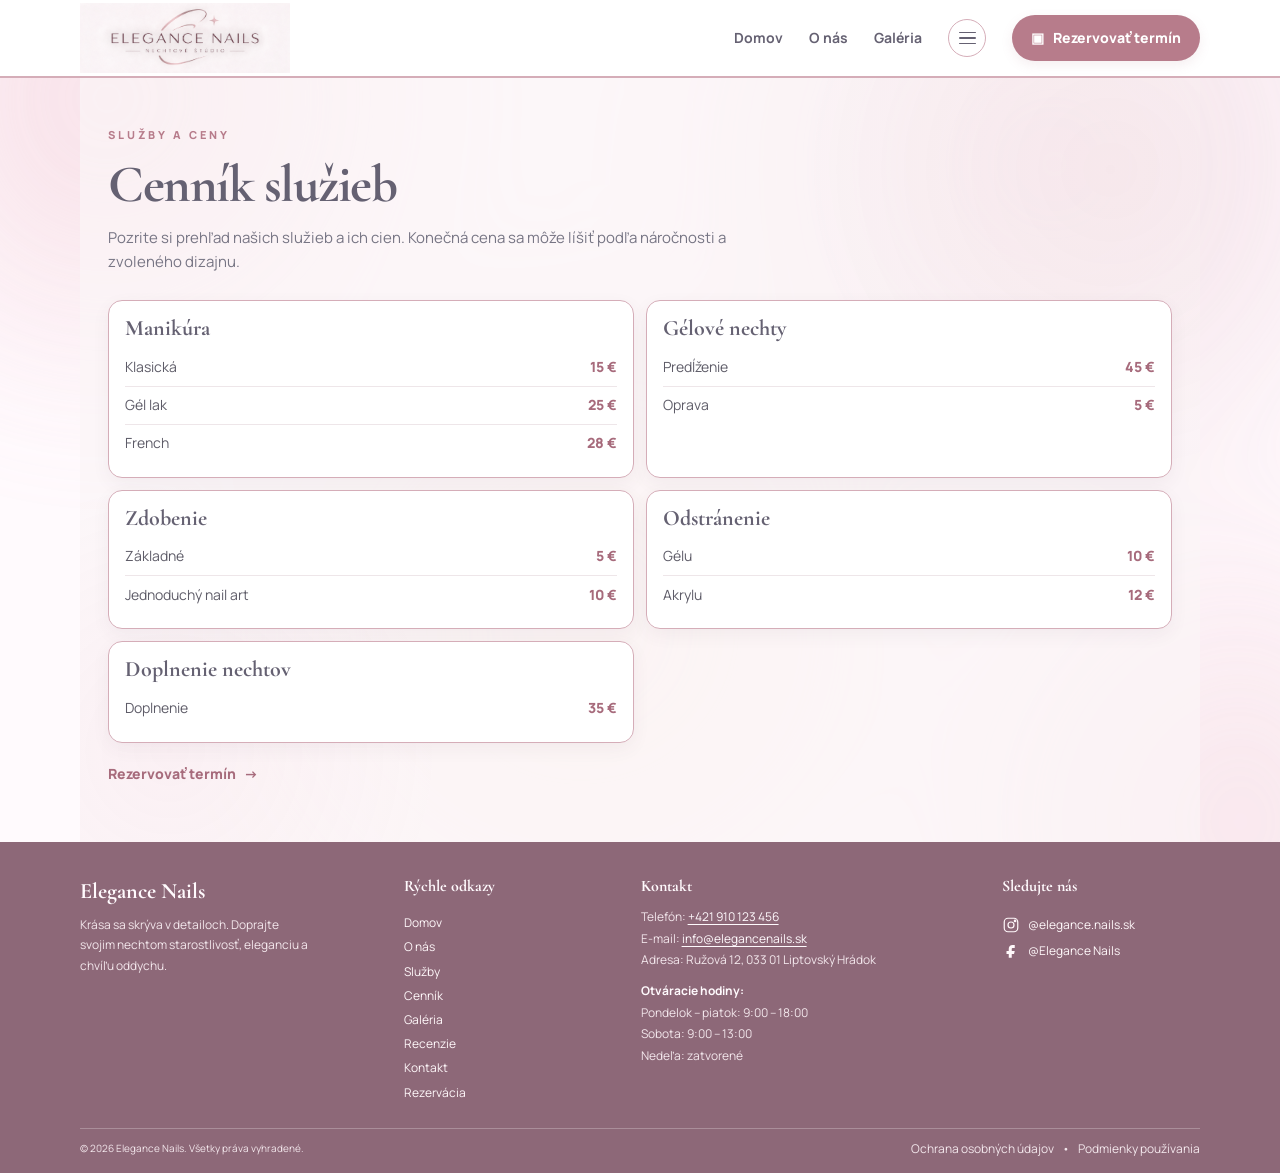
==== commit c0c35070: "Doladovanie" ====
--- a/cennik.html
+++ b/cennik.html
@@ -25,9 +25,10 @@
         <header><p>Služby a ceny</p><h1 id="page-title">Cenník služieb</h1><p>Pozrite si prehľad našich služieb a ich cien. Konečná cena sa môže líšiť podľa náročnosti a zvoleného dizajnu.</p></header>
         <div class="price-grid">
           <article><h2>Manikúra</h2><dl><div><dt>Klasická</dt><dd>15 €</dd></div><div><dt>Gél lak</dt><dd>25 €</dd></div><div><dt>French</dt><dd>28 €</dd></div></dl></article>
-          <article><h2>Gélové nechty</h2><dl><div><dt>Predĺženie</dt><dd>45 €</dd></div><div><dt>Doplnenie</dt><dd>35 €</dd></div><div><dt>Oprava</dt><dd>5 €</dd></div></dl></article>
+          <article><h2>Gélové nechty</h2><dl><div><dt>Predĺženie</dt><dd>45 €</dd></div><div><dt>Oprava</dt><dd>5 €</dd></div></dl></article>
           <article><h2>Zdobenie</h2><dl><div><dt>Základné</dt><dd>5 €</dd></div><div><dt>Jednoduchý nail art</dt><dd>10 €</dd></div></dl></article>
           <article><h2>Odstránenie</h2><dl><div><dt>Gélu</dt><dd>10 €</dd></div><div><dt>Akrylu</dt><dd>12 €</dd></div></dl></article>
+          <article><h2>Doplnenie nechtov</h2><dl><div><dt>Doplnenie</dt><dd>35 €</dd></div></dl></article>
         </div>
         <a class="text-link" href="rezervacia.html">Rezervovať termín <span aria-hidden="true">→</span></a>
       </section>
@@ -37,7 +38,8 @@
       <nav class="footer-navigation" aria-label="Navigácia v pätičke"><h2>Rýchle odkazy</h2><a href="index.html">Domov</a><a href="o-nas.html">O nás</a><a href="sluzby.html">Služby</a><a href="cennik.html">Cenník</a><a href="galeria.html">Galéria</a><a href="recenzie.html">Recenzie</a><a href="kontakt.html">Kontakt</a><a href="rezervacia.html">Rezervácia</a></nav>
       <div class="footer-contact"><h2>Kontakt</h2><p>Telefón: <a href="tel:+421910123456">+421 910 123 456</a></p><p>E-mail: <a href="mailto:info@elegancenails.sk">info@elegancenails.sk</a></p><p>Adresa: Ružová 12, 033 01 Liptovský Hrádok</p><p class="footer-opening-hours-title"><strong>Otváracie hodiny:</strong></p><p>Pondelok – piatok: 9:00 – 18:00</p><p>Sobota: 9:00 – 13:00</p><p>Nedeľa: zatvorené</p></div>
       <div class="footer-social"><h2>Sledujte nás</h2><a href="https://www.instagram.com/elegance.nails.sk/" target="_blank" rel="noopener noreferrer" aria-label="Instagram Elegance Nails"><svg aria-hidden="true" viewBox="0 0 24 24"><rect x="3" y="3" width="18" height="18" rx="5"></rect><circle cx="12" cy="12" r="4"></circle><circle cx="17.4" cy="6.6" r="1"></circle></svg><span>@elegance.nails.sk</span></a><a href="https://www.facebook.com/EleganceNails/" target="_blank" rel="noopener noreferrer" aria-label="Facebook Elegance Nails"><svg aria-hidden="true" viewBox="0 0 24 24"><path d="M14 8h3V4h-3c-3 0-5 2-5 5v3H6v4h3v5h4v-5h3l1-4h-4V9c0-.7.3-1 1-1Z"></path></svg><span>@Elegance Nails</span></a></div>
-      <div class="footer-copyright"><small>© 2026 Elegance Nails. Všetky práva vyhradené.</small><nav aria-label="Právne informácie"><a href="mailto:info@elegancenails.sk?subject=Ochrana osobných údajov">Ochrana osobných údajov</a><span aria-hidden="true">•</span><a href="mailto:info@elegancenails.sk?subject=Podmienky používania">Podmienky používania</a></nav></div>
+      <div class="footer-copyright"><small>© 2026 Elegance Nails. Všetky práva vyhradené.</small><nav aria-label="Právne informácie"><a href="ochrana-osobnych-udajov.html">Ochrana osobných údajov</a><span aria-hidden="true">•</span><a href="mailto:info@elegancenails.sk?subject=Podmienky používania">Podmienky používania</a></nav></div>
     </footer>
+    <script src="scripts/navigation.js"></script>
   </body>
 </html>
--- a/styles/main.css
+++ b/styles/main.css
@@ -346,10 +346,8 @@
   max-height: 420px;
   height: auto;
   justify-self: center;
-  border-radius: 24px;
-  object-fit: contain;
-  -webkit-mask-image: radial-gradient(ellipse 98% 98% at center, #000 88%, transparent 100%);
-  mask-image: radial-gradient(ellipse 98% 98% at center, #000 88%, transparent 100%);
+  border-radius: 16px;
+  object-fit: cover;
 }
 
 .home-intro {
@@ -446,9 +444,11 @@
 .about-image {
   width: 100%;
   height: 300px;
+  display: block;
   grid-column: 2;
   grid-row: 1 / span 3;
   border-radius: 16px;
+  object-fit: cover;
 }
 
 .text-link {
@@ -487,9 +487,12 @@
 }
 
 .service-image {
+  width: calc(100% + 8px);
+  display: block;
   height: 112px;
   margin: -4px -4px 13px;
   border-radius: 10px;
+  object-fit: cover;
 }
 
 .service-grid h2,
@@ -523,16 +526,16 @@
 .price-grid {
   display: grid;
   grid-template-columns: repeat(2, minmax(0, 1fr));
-  gap: 16px;
+  gap: 12px;
 }
 
 .price-grid article {
-  padding: 21px 24px;
+  padding: 14px 16px;
 }
 
 .price-grid h2 {
-  margin-bottom: 8px;
-  font-size: 26px;
+  margin-bottom: 6px;
+  font-size: 22px;
 }
 
 .price-grid dl {
@@ -540,7 +543,7 @@
 }
 
 .price-grid dl div {
-  min-height: 45px;
+  min-height: 38px;
   display: flex;
   align-items: center;
   justify-content: space-between;
@@ -631,9 +634,16 @@
   aspect-ratio: 4 / 3;
 }
 
+.gallery-grid figure > img {
+  display: block;
+  width: 100%;
+  aspect-ratio: 4 / 3;
+  object-fit: cover;
+}
+
 .gallery-grid figcaption {
   padding: 9px 12px;
-  color: var(--color-heading);
+  color: #494653;
   font-size: 13px;
   font-weight: 700;
 }
@@ -816,13 +826,23 @@
 
 .map-placeholder {
   min-height: 150px;
-  display: grid;
-  place-items: center;
   margin: 18px 0;
+  overflow: hidden;
   border: 1.5px solid var(--color-border);
   border-radius: 13px;
-  color: #797481;
-  font-size: 13px;
+}
+
+.map-placeholder iframe {
+  display: block;
+  width: 100%;
+  height: 150px;
+  border: 0;
+}
+
+.map-note {
+  margin: -8px 0 18px;
+  color: #777584;
+  font-size: 12px;
 }
 
 .reservation-page {
@@ -990,6 +1010,84 @@
   background: var(--color-accent-dark);
 }
 
+.privacy-notice {
+  margin: -2px 0 0;
+  color: #777584;
+  font-size: 11px;
+  line-height: 1.45;
+}
+
+.privacy-notice a,
+.privacy-consent a {
+  color: var(--color-accent-dark);
+  font-weight: 800;
+  text-decoration: underline;
+  text-underline-offset: 2px;
+}
+
+.privacy-consent {
+  display: flex;
+  align-items: flex-start;
+  gap: 8px;
+  color: #656172;
+  font-size: 12px;
+  line-height: 1.45;
+  cursor: pointer;
+}
+
+.privacy-consent input {
+  width: 16px;
+  height: 16px;
+  flex: 0 0 auto;
+  margin: 1px 0 0;
+  accent-color: var(--color-accent);
+}
+
+.privacy-page {
+  max-width: 820px;
+}
+
+.privacy-page header {
+  margin-bottom: 20px;
+}
+
+.privacy-content {
+  display: grid;
+  gap: 12px;
+}
+
+.privacy-content section {
+  padding: 16px 18px;
+  border: 1.5px solid var(--color-border);
+  border-radius: 14px;
+  background: #fff;
+  box-shadow: var(--shadow-card);
+}
+
+.privacy-content h2 {
+  margin: 0 0 7px;
+  color: var(--color-heading);
+  font-family: var(--font-heading);
+  font-size: 21px;
+}
+
+.privacy-content p,
+.privacy-content ul {
+  margin: 0;
+  color: #656172;
+  font-size: 14px;
+  line-height: 1.6;
+}
+
+.privacy-content ul {
+  padding-left: 20px;
+}
+
+.missing-info {
+  color: #8d6878;
+  font-weight: 800;
+}
+
 .site-footer {
   min-height: 0;
   display: grid;
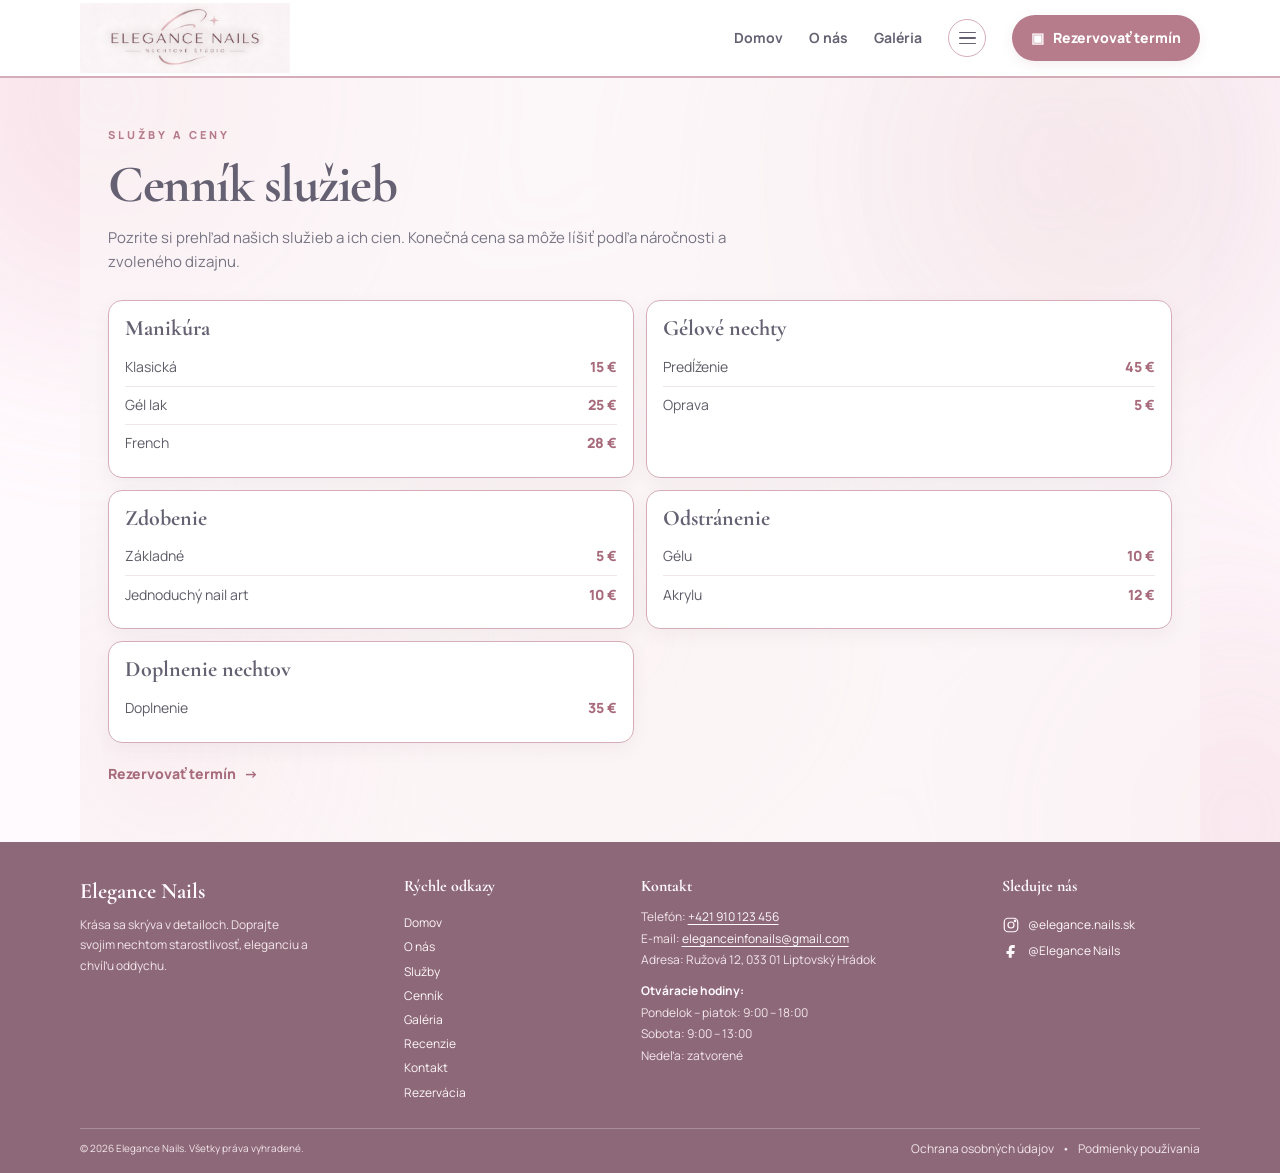
==== commit 4a4079fa: "Hotovoo" ====
--- a/cennik.html
+++ b/cennik.html
@@ -36,9 +36,9 @@
     <footer class="site-footer">
       <div class="footer-about"><a class="footer-brand" href="index.html">Elegance Nails</a><p>Krása sa skrýva v detailoch. Doprajte svojim nechtom starostlivosť, eleganciu a chvíľu oddychu.</p></div>
       <nav class="footer-navigation" aria-label="Navigácia v pätičke"><h2>Rýchle odkazy</h2><a href="index.html">Domov</a><a href="o-nas.html">O nás</a><a href="sluzby.html">Služby</a><a href="cennik.html">Cenník</a><a href="galeria.html">Galéria</a><a href="recenzie.html">Recenzie</a><a href="kontakt.html">Kontakt</a><a href="rezervacia.html">Rezervácia</a></nav>
-      <div class="footer-contact"><h2>Kontakt</h2><p>Telefón: <a href="tel:+421910123456">+421 910 123 456</a></p><p>E-mail: <a href="mailto:info@elegancenails.sk">info@elegancenails.sk</a></p><p>Adresa: Ružová 12, 033 01 Liptovský Hrádok</p><p class="footer-opening-hours-title"><strong>Otváracie hodiny:</strong></p><p>Pondelok – piatok: 9:00 – 18:00</p><p>Sobota: 9:00 – 13:00</p><p>Nedeľa: zatvorené</p></div>
+      <div class="footer-contact"><h2>Kontakt</h2><p>Telefón: <a href="tel:+421910123456">+421 910 123 456</a></p><p>E-mail: <a href="mailto:eleganceinfonails@gmail.com">eleganceinfonails@gmail.com</a></p><p>Adresa: Ružová 12, 033 01 Liptovský Hrádok</p><p class="footer-opening-hours-title"><strong>Otváracie hodiny:</strong></p><p>Pondelok – piatok: 9:00 – 18:00</p><p>Sobota: 9:00 – 13:00</p><p>Nedeľa: zatvorené</p></div>
       <div class="footer-social"><h2>Sledujte nás</h2><a href="https://www.instagram.com/elegance.nails.sk/" target="_blank" rel="noopener noreferrer" aria-label="Instagram Elegance Nails"><svg aria-hidden="true" viewBox="0 0 24 24"><rect x="3" y="3" width="18" height="18" rx="5"></rect><circle cx="12" cy="12" r="4"></circle><circle cx="17.4" cy="6.6" r="1"></circle></svg><span>@elegance.nails.sk</span></a><a href="https://www.facebook.com/EleganceNails/" target="_blank" rel="noopener noreferrer" aria-label="Facebook Elegance Nails"><svg aria-hidden="true" viewBox="0 0 24 24"><path d="M14 8h3V4h-3c-3 0-5 2-5 5v3H6v4h3v5h4v-5h3l1-4h-4V9c0-.7.3-1 1-1Z"></path></svg><span>@Elegance Nails</span></a></div>
-      <div class="footer-copyright"><small>© 2026 Elegance Nails. Všetky práva vyhradené.</small><nav aria-label="Právne informácie"><a href="ochrana-osobnych-udajov.html">Ochrana osobných údajov</a><span aria-hidden="true">•</span><a href="mailto:info@elegancenails.sk?subject=Podmienky používania">Podmienky používania</a></nav></div>
+      <div class="footer-copyright"><small>© 2026 Elegance Nails. Všetky práva vyhradené.</small><nav aria-label="Právne informácie"><a href="ochrana-osobnych-udajov.html">Ochrana osobných údajov</a><span aria-hidden="true">•</span><a href="mailto:eleganceinfonails@gmail.com?subject=Podmienky používania">Podmienky používania</a></nav></div>
     </footer>
     <script src="scripts/navigation.js"></script>
   </body>
